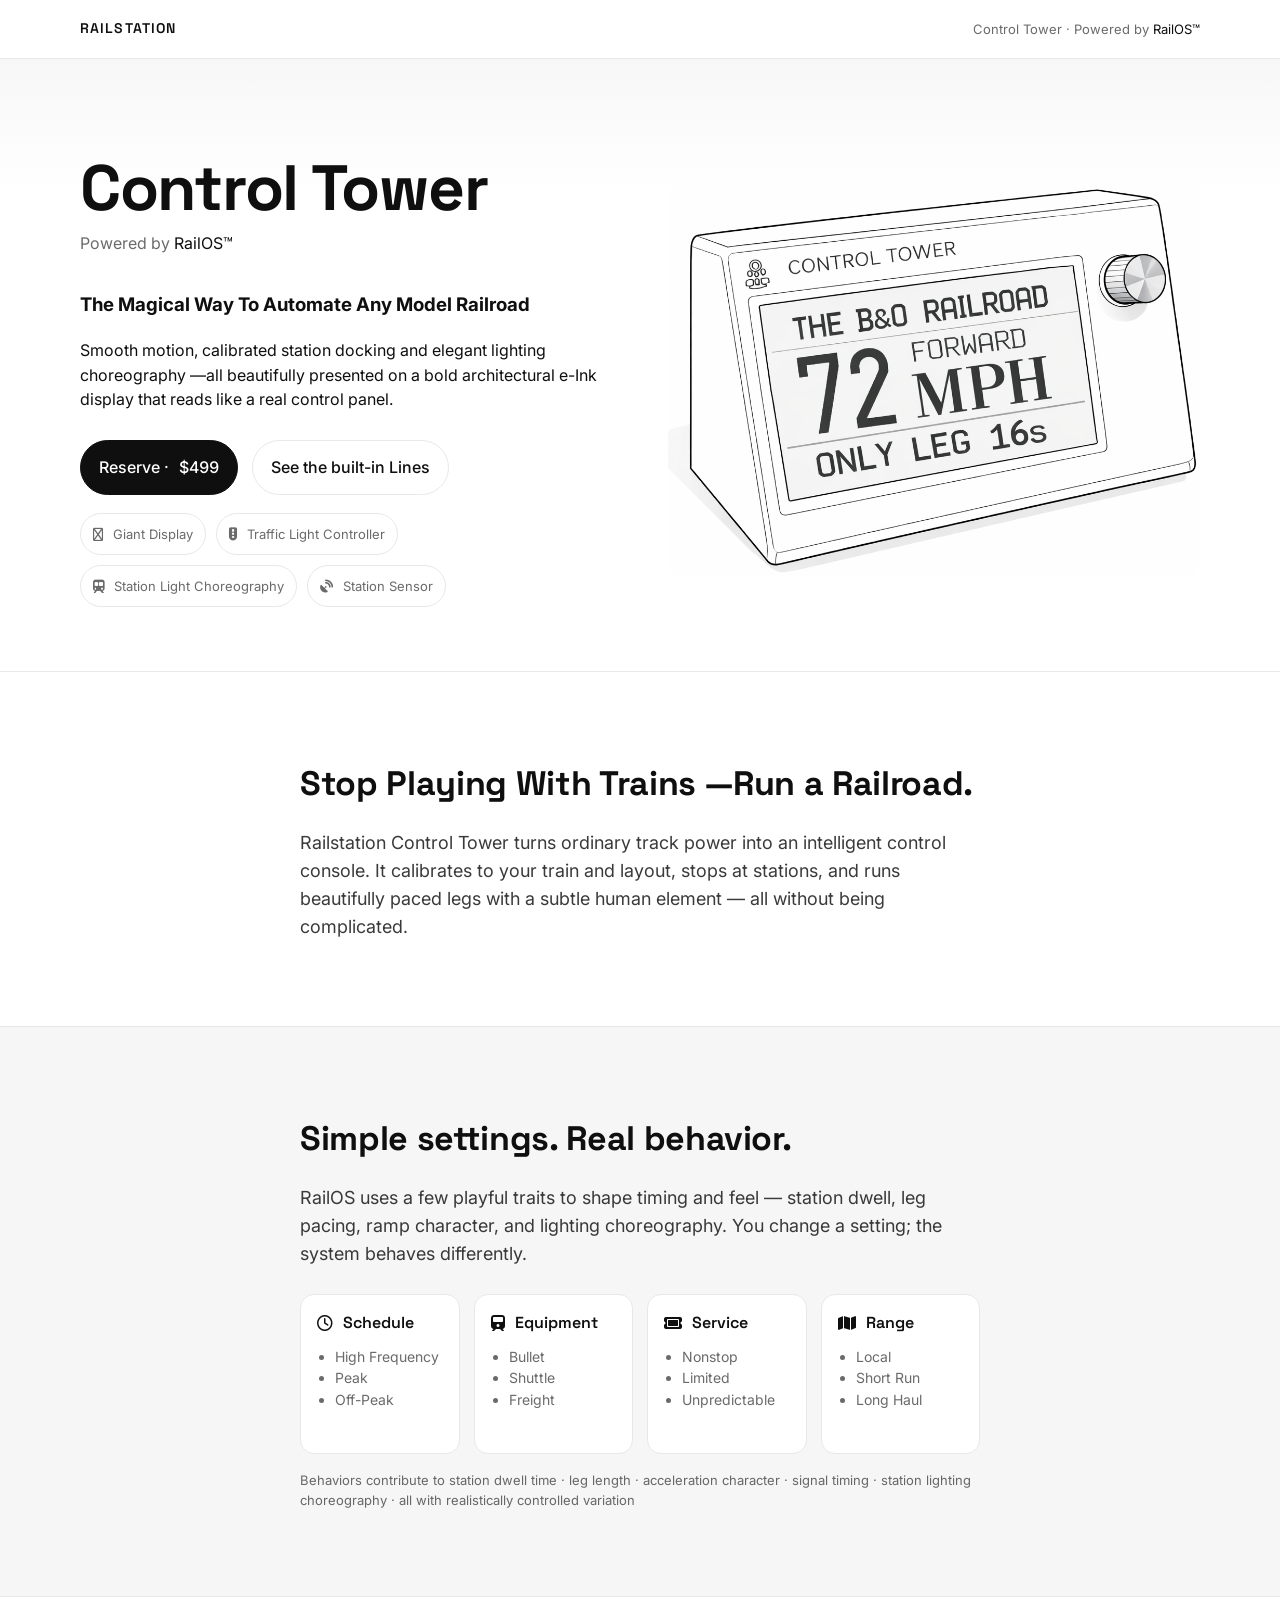
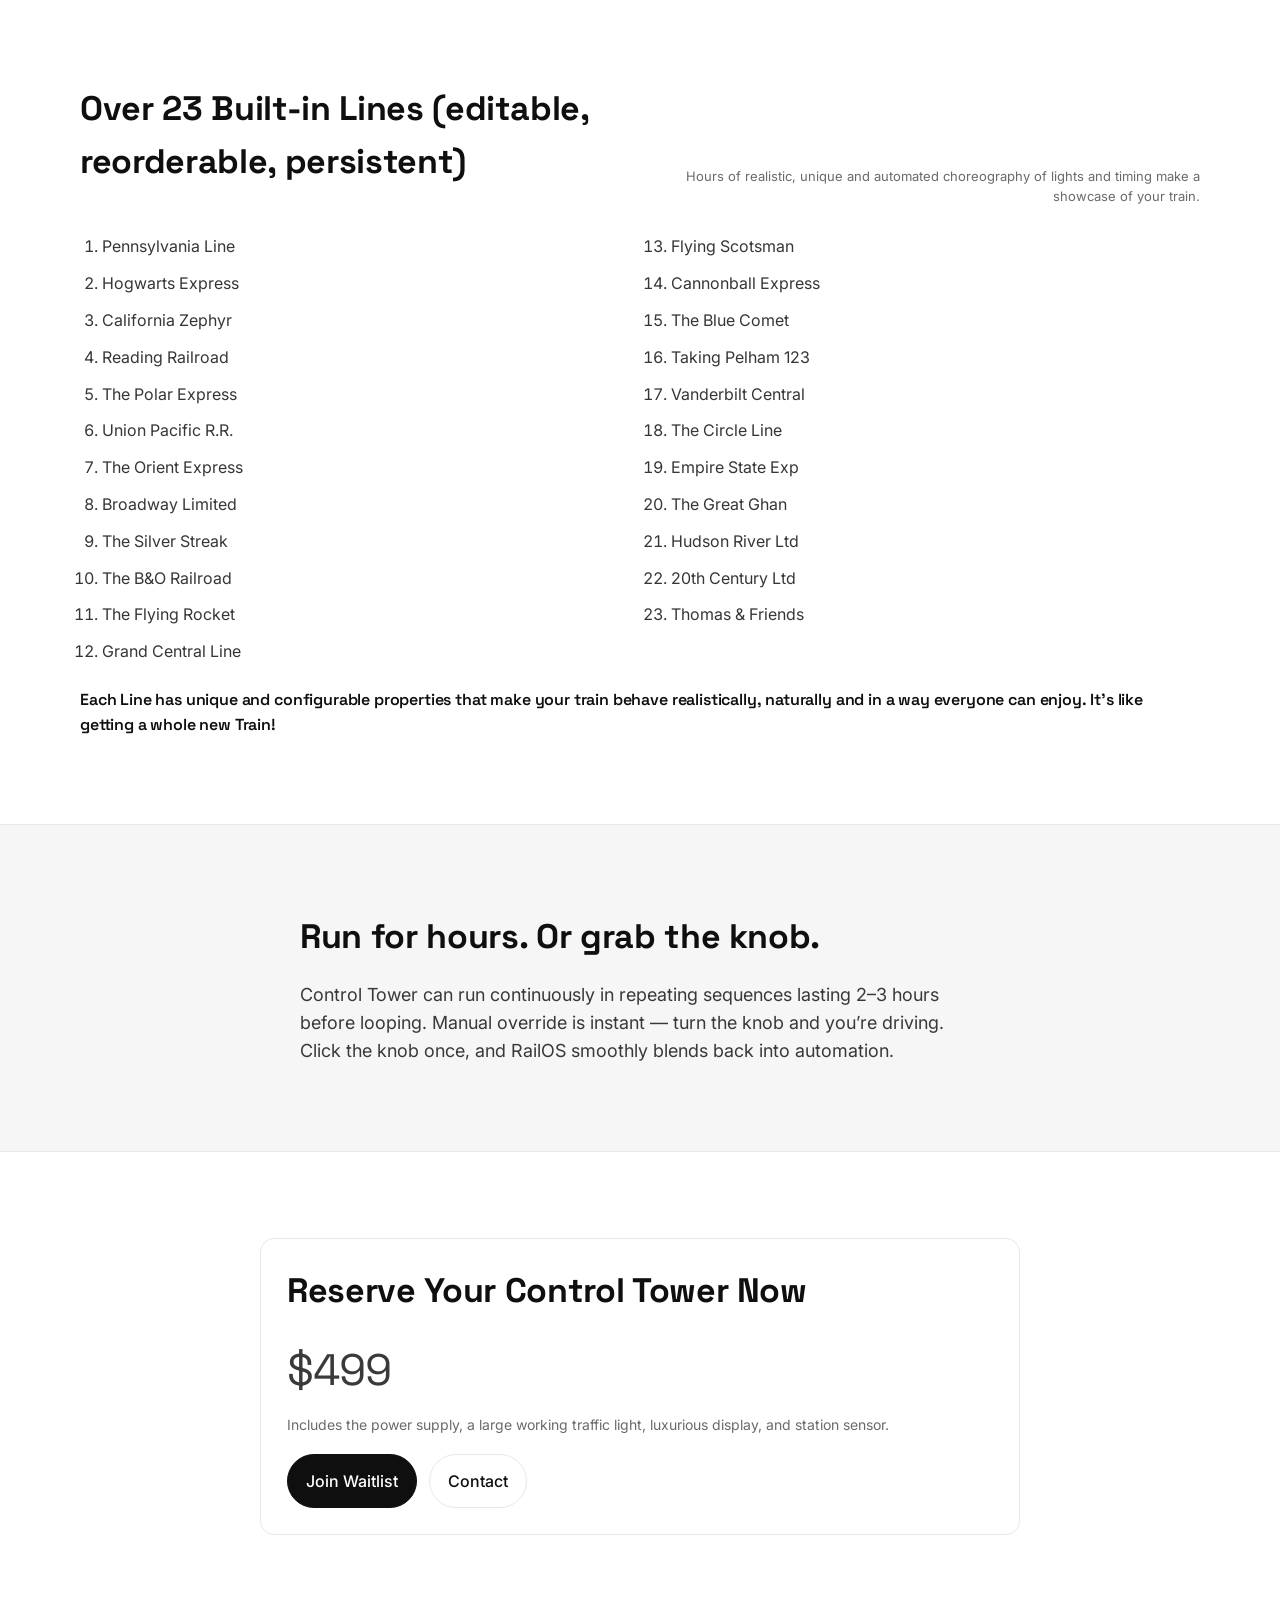
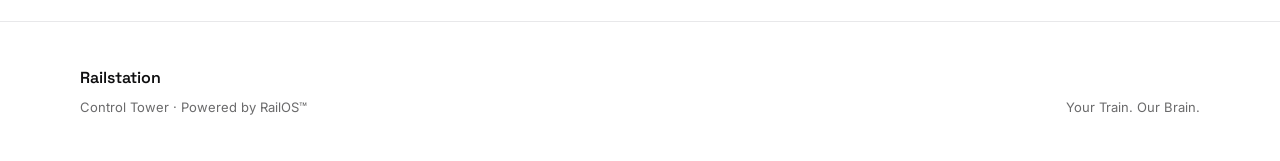
==== controltower.com/index.html @ ac68f848 "start building up the assets" ====
<!doctype html>
<html lang="en">
<head>
  <meta charset="utf-8" />
  <meta name="viewport" content="width=device-width, initial-scale=1" />
  <title>RailStation — Control Tower</title>

  <!-- Fonts -->
  <link rel="preconnect" href="https://fonts.googleapis.com">
  <link rel="preconnect" href="https://fonts.gstatic.com" crossorigin>
  <link href="https://fonts.googleapis.com/css2?family=Space+Grotesk:wght@500;600&family=Inter:wght@300;400;500&display=swap" rel="stylesheet">

  <!-- Icons (optional) -->
  <link rel="stylesheet" href="https://cdnjs.cloudflare.com/ajax/libs/font-awesome/6.5.0/css/all.min.css">

  <link rel="stylesheet" href="style.css" />
</head>
<body>

<header class="topbar">
  <div class="wrap grid2">
    <div class="brand">RailStation</div>
    <div class="topmeta">Control Tower · Powered by <span class="mark">RailOS™</span></div>
  </div>
</header>

<main>
  <!-- HERO -->
  <section class="hero">
    <div class="wrap grid2">
      <div>
        <h1 class="title">Control Tower</h1>
        <p class="subtitle">Powered by <span class="mark">RailOS™</span></p>

        <p class="lead">
          <h3>The Magical Way To Automate Any Model Railroad</h3>
Smooth motion, calibrated station docking and elegant lighting choreography —all beautifully presented on a bold architectural e-Ink display that reads like a real control panel.
        </p>

        <div class="ctaRow">
          <a class="btn" href="#reserve">Reserve · <span class="price">$499</span></a>
          <a class="btnGhost" href="#lines">See the built-in Lines</a>
        </div>

        <div class="includes">
          <div class="pill"><i class="fa-regular fa-display"></i> Giant Display</div>
          <div class="pill"><i class="fa-solid fa-traffic-light"></i> Traffic Light Controller</div>
<div class="pill"><i class="fa-solid fa-train-subway"></i> Station Light Choreography</div>
          <div class="pill"><i class="fa-solid fa-satellite-dish"></i> Station Sensor</div>
        </div>
      </div>

<div class="product-frame">
  <img src="images/lineart.png" alt="Railstation Control Tower Display">
</div>
    </div>
  </section>

  <div class="rule"></div>

  <!-- WHAT IT IS -->
  <section class="section">
    <div class="wrap narrow">
      <h2>Stop Playing With Trains —Run a Railroad.</h2>
      <p>
        Railstation Control Tower turns ordinary track power into an intelligent control console.
        It calibrates to your train and layout, stops at stations, and runs beautifully paced legs
        with a subtle human element — all without being complicated.
      </p>
    </div>
  </section>

  <!-- SIMPLE SETTINGS -->
  <section class="section soft">
    <div class="wrap narrow">
      <h2>Simple settings. Real behavior.</h2>
      <p>
        RailOS uses a few playful traits to shape timing and feel — station dwell, leg pacing,
        ramp character, and lighting choreography. You change a setting; the system behaves differently.
      </p>

      <div class="traits">
        <div class="card">
          <div class="cardTitle"><i class="fa-regular fa-clock"></i> Schedule</div>
          <ul>
            <li>High Frequency</li>
            <li>Peak</li>
            <li>Off-Peak</li>
          </ul>
        </div>

        <div class="card">
          <div class="cardTitle"><i class="fa-solid fa-train"></i> Equipment</div>
          <ul>
            <li>Bullet</li>
            <li>Shuttle</li>
            <li>Freight</li>
          </ul>
        </div>

        <div class="card">
          <div class="cardTitle"><i class="fa-solid fa-ticket"></i> Service</div>
          <ul>
            <li>Nonstop</li>
            <li>Limited</li>
            <li>Unpredictable</li>
          </ul>
        </div>

        <div class="card">
          <div class="cardTitle"><i class="fa-solid fa-map"></i> Range</div>
          <ul>
            <li>Local</li>
            <li>Short Run</li>
            <li>Long Haul</li>
          </ul>
        </div>
      </div>

      <div class="note">
        Behaviors contribute to station dwell time · leg length · acceleration character · signal timing ·
        station lighting choreography · all with realistically controlled variation
      </div>
    </div>
  </section>

  <!-- LINES -->
  <section id="lines" class="section">
    <div class="wrap">
      <div class="grid2 linesHeader">
        <h2>Over 23 Built-in Lines (editable, reorderable, persistent)</h2>
        <div class="linesHint">Hours of realistic, unique and automated choreography of lights and timing make a showcase of your train.</div>
      </div>

      <ol class="lines">
        <li>Pennsylvania Line</li>
        <li>Hogwarts Express</li>
        <li>California Zephyr</li>
        <li>Reading Railroad</li>
        <li>The Polar Express</li>
        <li>Union Pacific R.R.</li>
        <li>The Orient Express</li>
        <li>Broadway Limited</li>
        <li>The Silver Streak</li>
        <li>The B&amp;O Railroad</li>
        <li>The Flying Rocket</li>
        <li>Grand Central Line</li>
        <li>Flying Scotsman</li>
        <li>Cannonball Express</li>
        <li>The Blue Comet</li>
        <li>Taking Pelham 123</li>
        <li>Vanderbilt Central</li>
        <li>The Circle Line</li>
        <li>Empire State Exp</li>
        <li>The Great Ghan</li>
        <li>Hudson River Ltd</li>
        <li>20th Century Ltd</li>
        <li> Thomas & Friends </li>
      </ol>

        <div class="frameLabel includes">Each Line has unique and configurable properties that make your train behave realistically, naturally and in a way everyone can enjoy. It's like getting a whole new Train!</div>
      </div>
    </div>
  </section>

  <!-- MODE -->
  <section class="section soft">
    <div class="wrap narrow">
      <h2>Run for hours. Or grab the knob.</h2>
      <p>
        Control Tower can run continuously in repeating sequences lasting 2–3 hours before looping.
        Manual override is instant — turn the knob and you’re driving. Click the knob once, and RailOS
        smoothly blends back into automation.
      </p>
    </div>
  </section>

  <!-- RESERVE -->
  <section id="reserve" class="section">
    <div class="wrap narrow reserve">
      <h2>Reserve Your Control Tower Now</h2>
      <p class="reservePrice">$499</p>
      <p class="reserveSub">
        Includes the power supply, a large working traffic light, luxurious display, and station sensor.
      </p>

      <div class="reserveBtns">
        <a class="btn" href="#">Join Waitlist</a>
        <a class="btnGhost" href="#">Contact</a>
      </div>
    </div>
  </section>
</main>

<footer class="footer">
  <div class="wrap grid2">
    <div>
      <div class="footBrand"> Railstation </div>
      <div class="footMeta">Control Tower · Powered by RailOS™</div>
    </div>
    <div class="footTag">Your Train. Our Brain.</div>
  </div>
</footer>

</body>
</html>
---- controltower.com/style.css ----
:root{
  --bg:#ffffff;
  --ink:#0f0f10;
  --muted:rgba(15,15,16,.62);
  --hair:#e8e8ea;
  --soft:#f6f6f7;
  --btn:#0f0f10;
  --btnInk:#fff;
  --radius:14px;
}

*{ box-sizing:border-box; }

html,body{ margin:0; padding:0; }
body{
  font-family: Inter, system-ui, -apple-system, Segoe UI, Roboto, Arial, sans-serif;
  background:var(--bg);
  color:var(--ink);
  line-height:1.55;
}

.wrap{
  max-width:1200px;
  margin:0 auto;
  padding:0 40px;
}

.narrow{ max-width:760px; }

.grid2{
  display:grid;
  grid-template-columns: 1fr 1fr;
  gap:56px;
  align-items:center;
}

.topbar{
  position:sticky;
  top:0;
  background:rgba(255,255,255,.86);
  backdrop-filter: blur(10px);
  border-bottom:1px solid var(--hair);
  z-index:10;
}

.brand{
  font-family:"Space Grotesk", sans-serif;
  font-weight:600;
  letter-spacing:.08em;
  text-transform:uppercase;
  font-size:14px;
  padding:18px 0;
}

.topmeta{
  text-align:right;
  font-size:13px;
  color:var(--muted);
  padding:18px 0;
}

.mark{ color:var(--ink); }

.hero{
  padding:96px 0 64px;
  background:
    linear-gradient(to bottom, rgba(0,0,0,.03), rgba(0,0,0,0) 140px);
}

.title{
  font-family:"Space Grotesk", sans-serif;
  font-size:64px;
  line-height:1.04;
  margin:0;
  letter-spacing:-.02em;
}

.subtitle{
  margin:10px 0 0;
  color:var(--muted);
  font-size:16px;
}

.lead{
  margin:34px 0 0;
  font-size:20px;
  color:rgba(15,15,16,.82);
  max-width:620px;
}

.ctaRow{
  margin-top:28px;
  display:flex;
  gap:14px;
  flex-wrap:wrap;
  align-items:center;
}

.btn{
  display:inline-flex;
  align-items:center;
  justify-content:center;
  gap:10px;
  padding:14px 18px;
  border-radius:999px;
  border:1px solid var(--btn);
  background:var(--btn);
  color:var(--btnInk);
  text-decoration:none;
  font-weight:500;
}

.btn:hover{ opacity:.92; }

.btnGhost{
  display:inline-flex;
  align-items:center;
  justify-content:center;
  padding:14px 18px;
  border-radius:999px;
  border:1px solid var(--hair);
  background:transparent;
  color:var(--ink);
  text-decoration:none;
  font-weight:500;
}

.btnGhost:hover{ border-color:#cfcfd4; }

.price{ font-variant-numeric: tabular-nums; }

.includes{
  margin-top:18px;
  display:flex;
  gap:10px;
  flex-wrap:wrap;
}

.pill{
  display:inline-flex;
  align-items:center;
  gap:10px;
  padding:10px 12px;
  border:1px solid var(--hair);
  border-radius:999px;
  color:var(--muted);
  font-size:13px;
  background:#fff;
}

.productFrame{
  border:1px solid var(--hair);
  border-radius:var(--radius);
  background:
    linear-gradient(0deg, #fafafa, #fff);
  min-height:420px;
  display:flex;
  align-items:center;
  justify-content:center;
  position:relative;
  overflow:hidden;
}

.productFrame::before{
  content:"";
  position:absolute;
  inset:0;
  background-image:
    linear-gradient(to right, rgba(0,0,0,.06) 1px, transparent 1px),
    linear-gradient(to bottom, rgba(0,0,0,.06) 1px, transparent 1px);
  background-size: 48px 48px;
  opacity:.22;
  pointer-events:none;
}

.frameInner{
  text-align:center;
  padding:28px;
  z-index:1;
}

.frameLabel{
  font-family:"Space Grotesk", sans-serif;
  font-weight:600;
  letter-spacing:-.01em;
}

.frameHint{
  margin-top:8px;
  color:var(--muted);
  font-size:13px;
}

.rule{
  border-top:1px solid var(--hair);
}

.section{
  padding:86px 0;
}

.section.soft{
  background:var(--soft);
  border-top:1px solid var(--hair);
  border-bottom:1px solid var(--hair);
}

h2{
  font-family:"Space Grotesk", sans-serif;
  font-size:34px;
  margin:0 0 18px;
  letter-spacing:-.01em;
}

p{
  margin:0;
  color:rgba(15,15,16,.82);
  font-size:18px;
}

.traits{
  margin-top:26px;
  display:grid;
  grid-template-columns: repeat(4, 1fr);
  gap:14px;
}

.card{
  border:1px solid var(--hair);
  border-radius:var(--radius);
  background:#fff;
  padding:16px;
  min-height:160px;
}

.cardTitle{
  font-family:"Space Grotesk", sans-serif;
  font-weight:600;
  display:flex;
  gap:10px;
  align-items:center;
  margin-bottom:10px;
}

.card ul{
  margin:0;
  padding-left:18px;
  color:var(--muted);
  font-size:14px;
}

.note{
  margin-top:16px;
  color:var(--muted);
  font-size:13px;
}

.linesHeader{
  align-items:end;
  margin-bottom:22px;
}

.linesHint{
  text-align:right;
  color:var(--muted);
  font-size:13px;
}

.lines{
  margin:0;
  padding:0 0 0 22px;
  columns:2;
  column-gap:40px;
  font-size:16px;
  color:rgba(15,15,16,.84);
}

.lines li{
  break-inside:avoid;
  padding:6px 0;
}

.reserve{
  border:1px solid var(--hair);
  border-radius:var(--radius);
  padding:26px;
}

.reservePrice{
  font-family:"Space Grotesk", sans-serif;
  font-size:44px;
  margin:6px 0 8px;
  letter-spacing:-.02em;
  font-variant-numeric: tabular-nums;
}

.reserveSub{
  margin-top:10px;
  color:var(--muted);
  font-size:14px;
}

.reserveBtns{
  margin-top:18px;
  display:flex;
  gap:12px;
  flex-wrap:wrap;
}

.footer{
  border-top:1px solid var(--hair);
  padding:44px 0;
}

.footBrand{
  font-family:"Space Grotesk", sans-serif;
  font-weight:600;
}

.footMeta{
  margin-top:6px;
  font-size:13px;
  color:var(--muted);
}

.footTag{
  text-align:right;
  color:var(--muted);
  font-size:13px;
  align-self:end;
}

.product-frame {
  width: 100%;
  border-radius: 18px;
  overflow: hidden;                /* crops corners */
}

.product-frame img {
  width: 100%;
  height: auto;                    /* preserve aspect */
  display: block;
}

.hero-image {
  width: 100%;
margin:0;
  height: auto;
  display: block;
  border: 1px solid #e8e8ea;
  border-radius: 14px;
  background: #fff;
}

@media (max-width: 980px){
  .grid2{ grid-template-columns: 1fr; gap:26px; }
  .topmeta{ text-align:left; }
  .traits{ grid-template-columns: 1fr 1fr; }
  .lines{ columns:1; }
  .linesHint{ text-align:left; }
  .title{ font-size:52px; }
}

@media (max-width: 520px){
  .wrap{ padding:0 18px; }
  .title{ font-size:44px; }
  .lead{ font-size:18px; }
  .traits{ grid-template-columns: 1fr; }
}
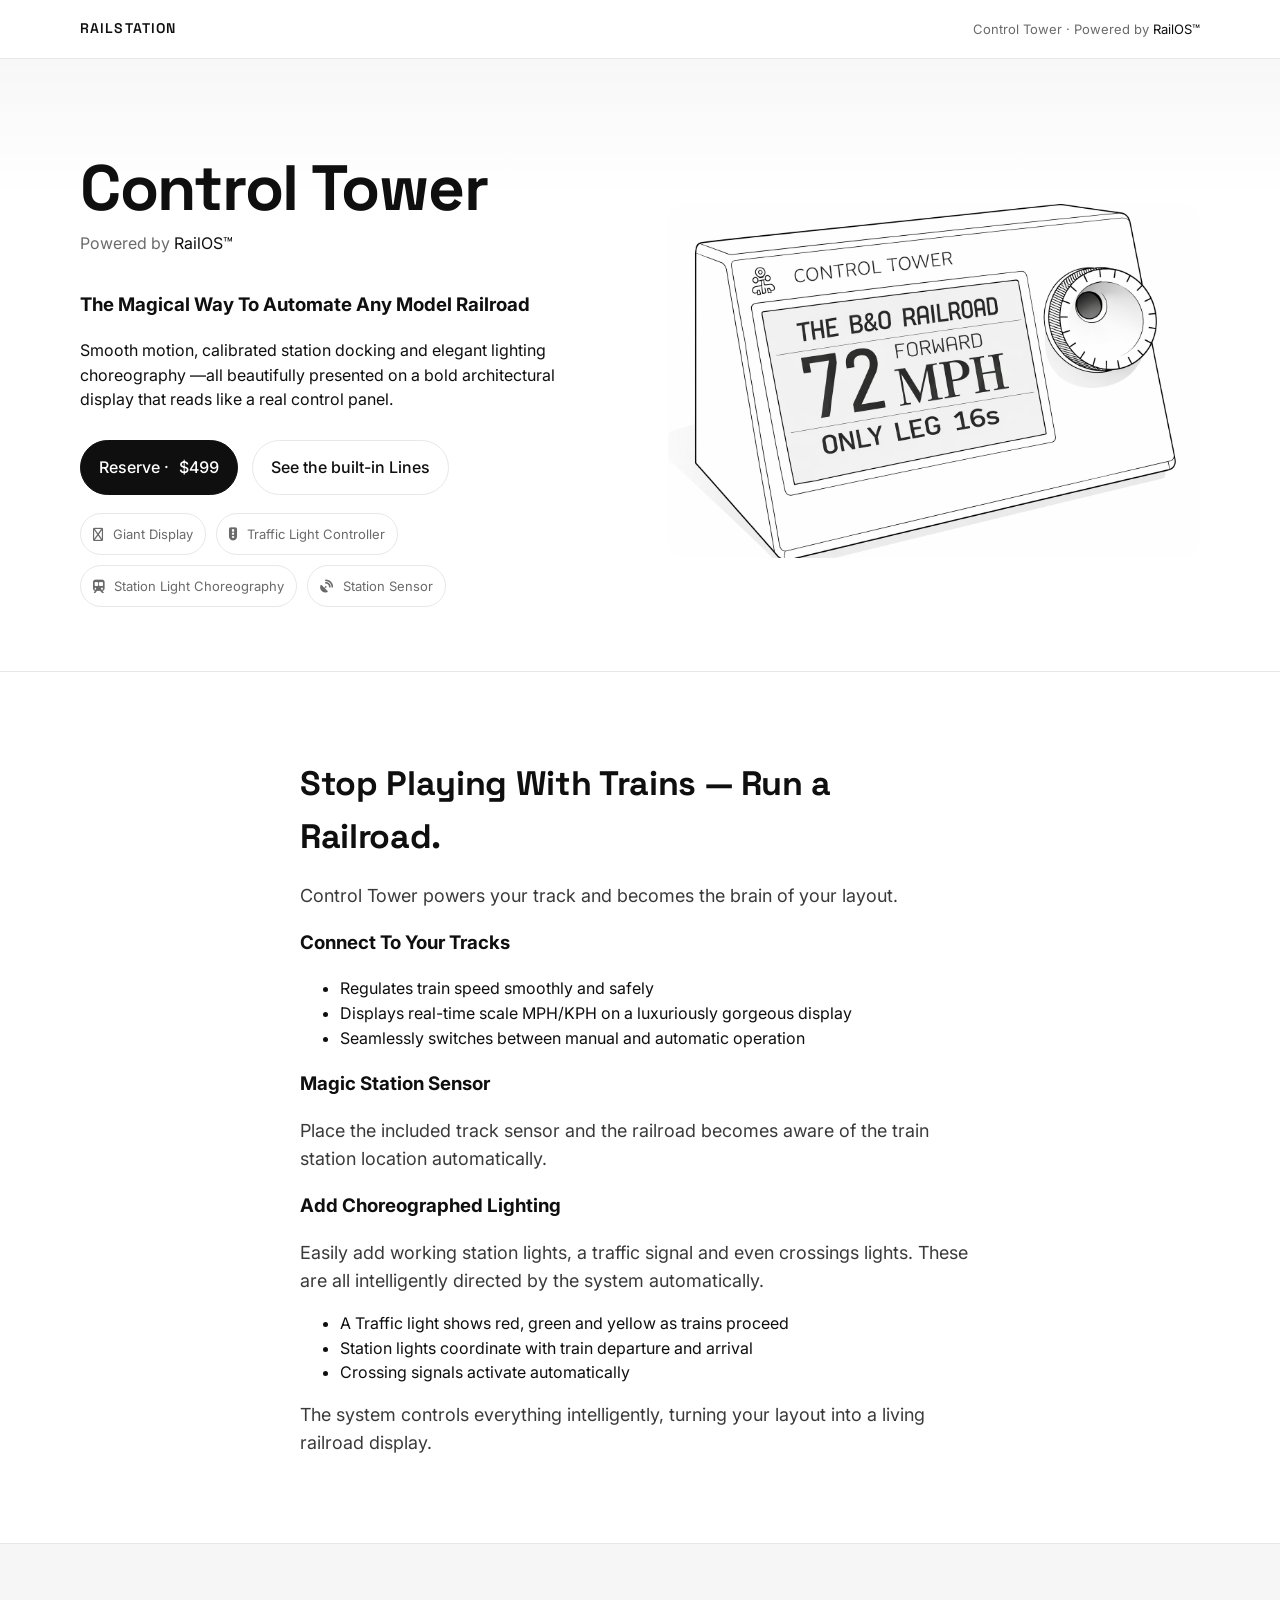
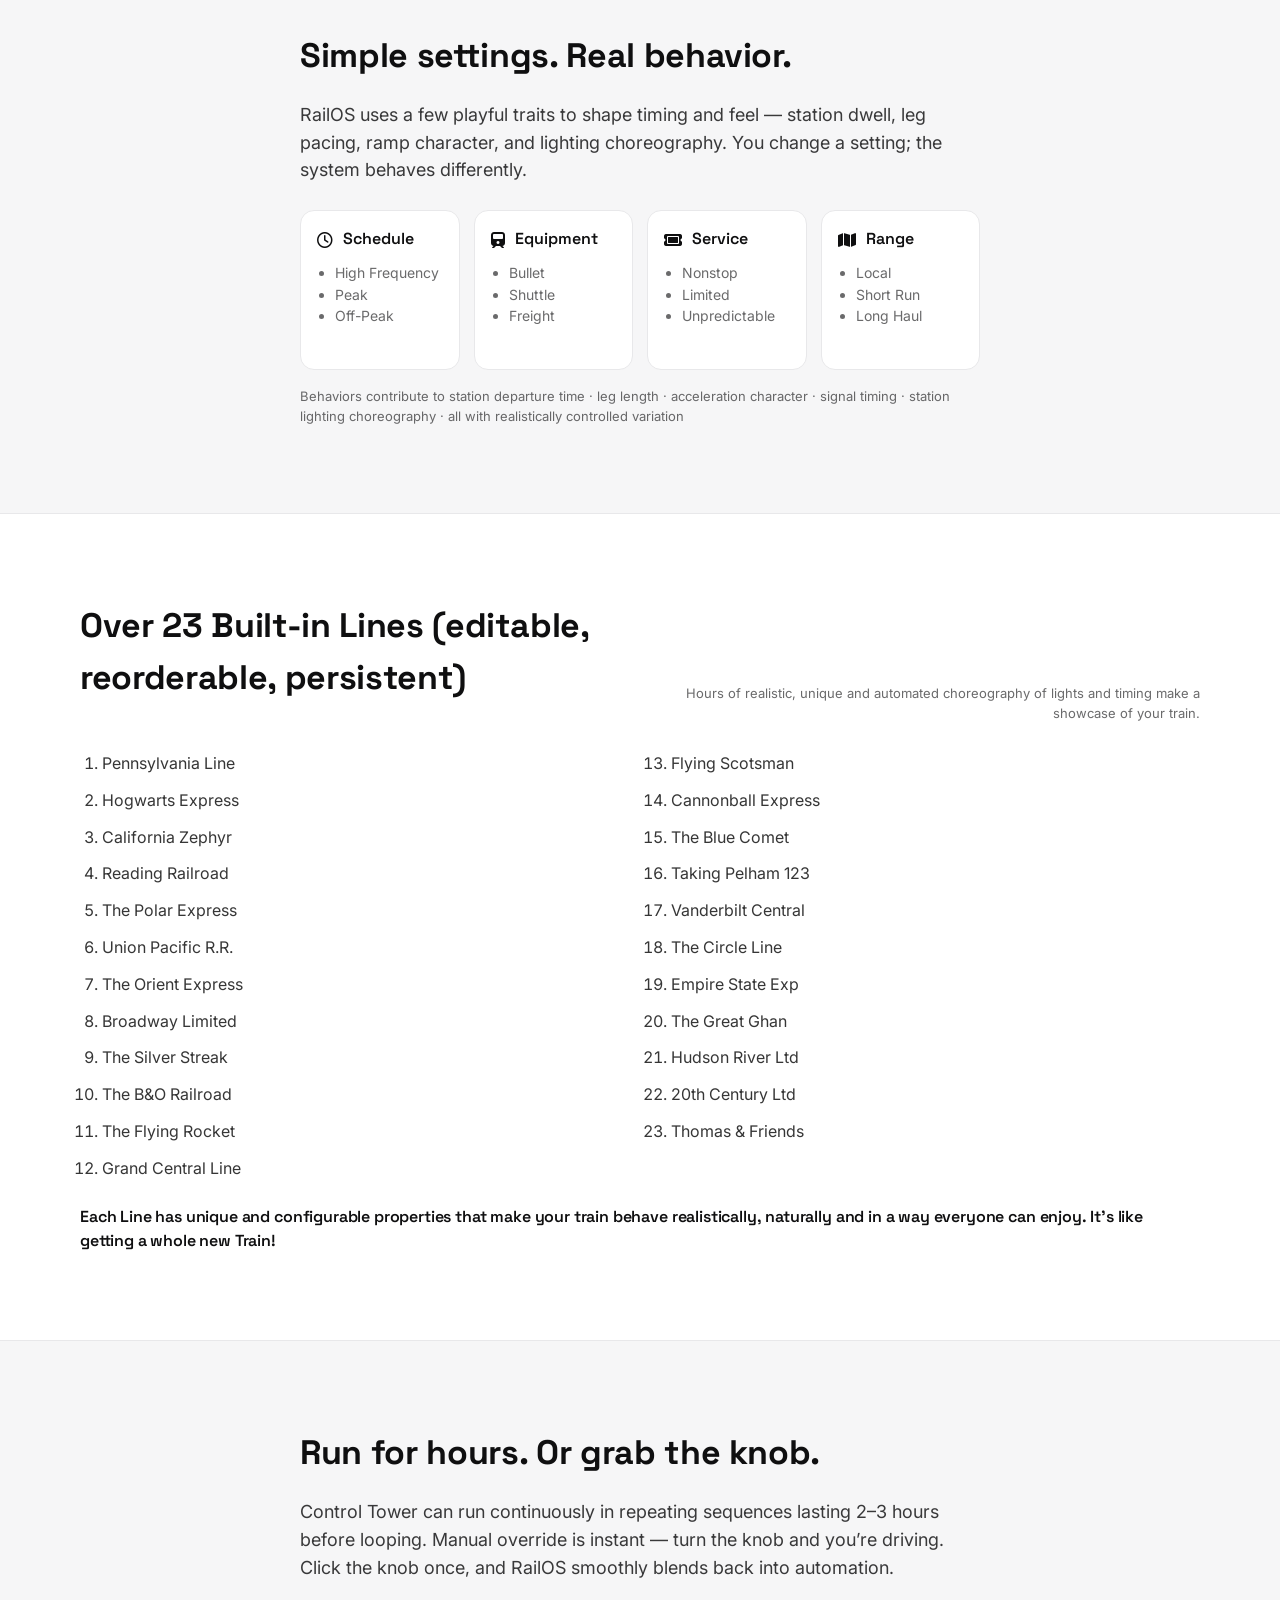
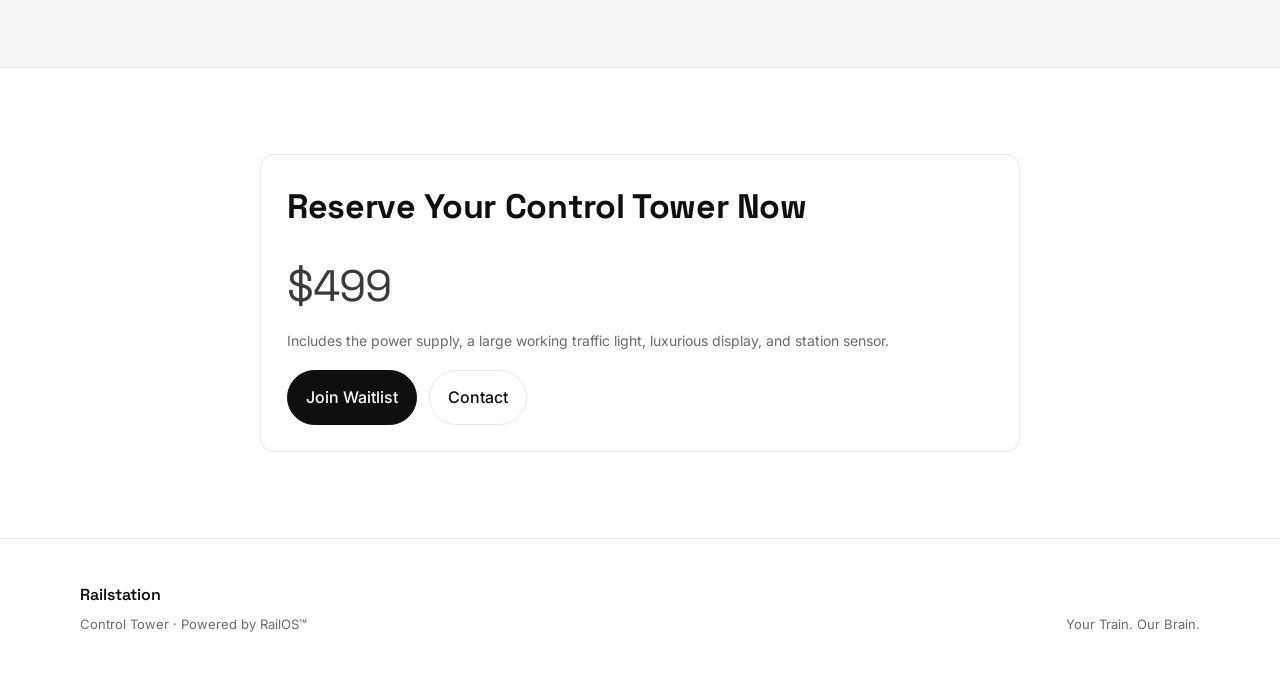
==== commit 989f6394: "whatever updates" ====
--- a/controltower.com/index.html
+++ b/controltower.com/index.html
@@ -34,7 +34,7 @@
 
         <p class="lead">
           <h3>The Magical Way To Automate Any Model Railroad</h3>
-Smooth motion, calibrated station docking and elegant lighting choreography —all beautifully presented on a bold architectural e-Ink display that reads like a real control panel.
+Smooth motion, calibrated station docking and elegant lighting choreography —all beautifully presented on a bold architectural display that reads like a real control panel.
         </p>
 
         <div class="ctaRow">
@@ -51,24 +51,53 @@
       </div>
 
 <div class="product-frame">
-  <img src="images/lineart.png" alt="Railstation Control Tower Display">
+  <img src="images/lineart.png" alt="Control Tower Display">
 </div>
     </div>
   </section>
 
   <div class="rule"></div>
 
-  <!-- WHAT IT IS -->
-  <section class="section">
-    <div class="wrap narrow">
-      <h2>Stop Playing With Trains —Run a Railroad.</h2>
-      <p>
-        Railstation Control Tower turns ordinary track power into an intelligent control console.
-        It calibrates to your train and layout, stops at stations, and runs beautifully paced legs
-        with a subtle human element — all without being complicated.
-      </p>
-    </div>
-  </section>
+<!-- WHAT IT IS -->
+<section class="section">
+  <div class="wrap narrow">
+    <h2>Stop Playing With Trains — Run a Railroad.</h2>
+
+    <p>
+      Control Tower powers your track and becomes the brain of your layout.
+    </p>
+
+
+    <h3>Connect To Your Tracks</h3>
+    <ul>
+      <li>Regulates train speed smoothly and safely</li>
+      <li>Displays real-time scale MPH/KPH on a luxuriously gorgeous display</li>
+      <li>Seamlessly switches between manual and automatic operation</li>
+    </ul>
+
+    <h3> Magic Station Sensor</h3>
+    <p>
+      Place the included track sensor and the railroad becomes aware of the train station location automatically.
+    </p>
+
+
+    <h3>Add Choreographed Lighting</h3>
+    <p>
+      Easily add working station lights, a traffic signal and even crossings lights. These are all intelligently directed by the system automatically.
+    </p>
+
+    <ul>
+      <li>A Traffic light shows red, green and yellow as trains proceed</li>
+      <li> Station lights coordinate with train departure and arrival</li>
+      <li>Crossing signals activate automatically</li>
+    </ul>
+
+    <p>
+      The system controls everything intelligently, turning your layout
+      into a living railroad display.
+    </p>
+  </div>
+</section>
 
   <!-- SIMPLE SETTINGS -->
   <section class="section soft">
@@ -118,7 +147,7 @@
       </div>
 
       <div class="note">
-        Behaviors contribute to station dwell time · leg length · acceleration character · signal timing ·
+        Behaviors contribute to station departure time · leg length · acceleration character · signal timing ·
         station lighting choreography · all with realistically controlled variation
       </div>
     </div>
